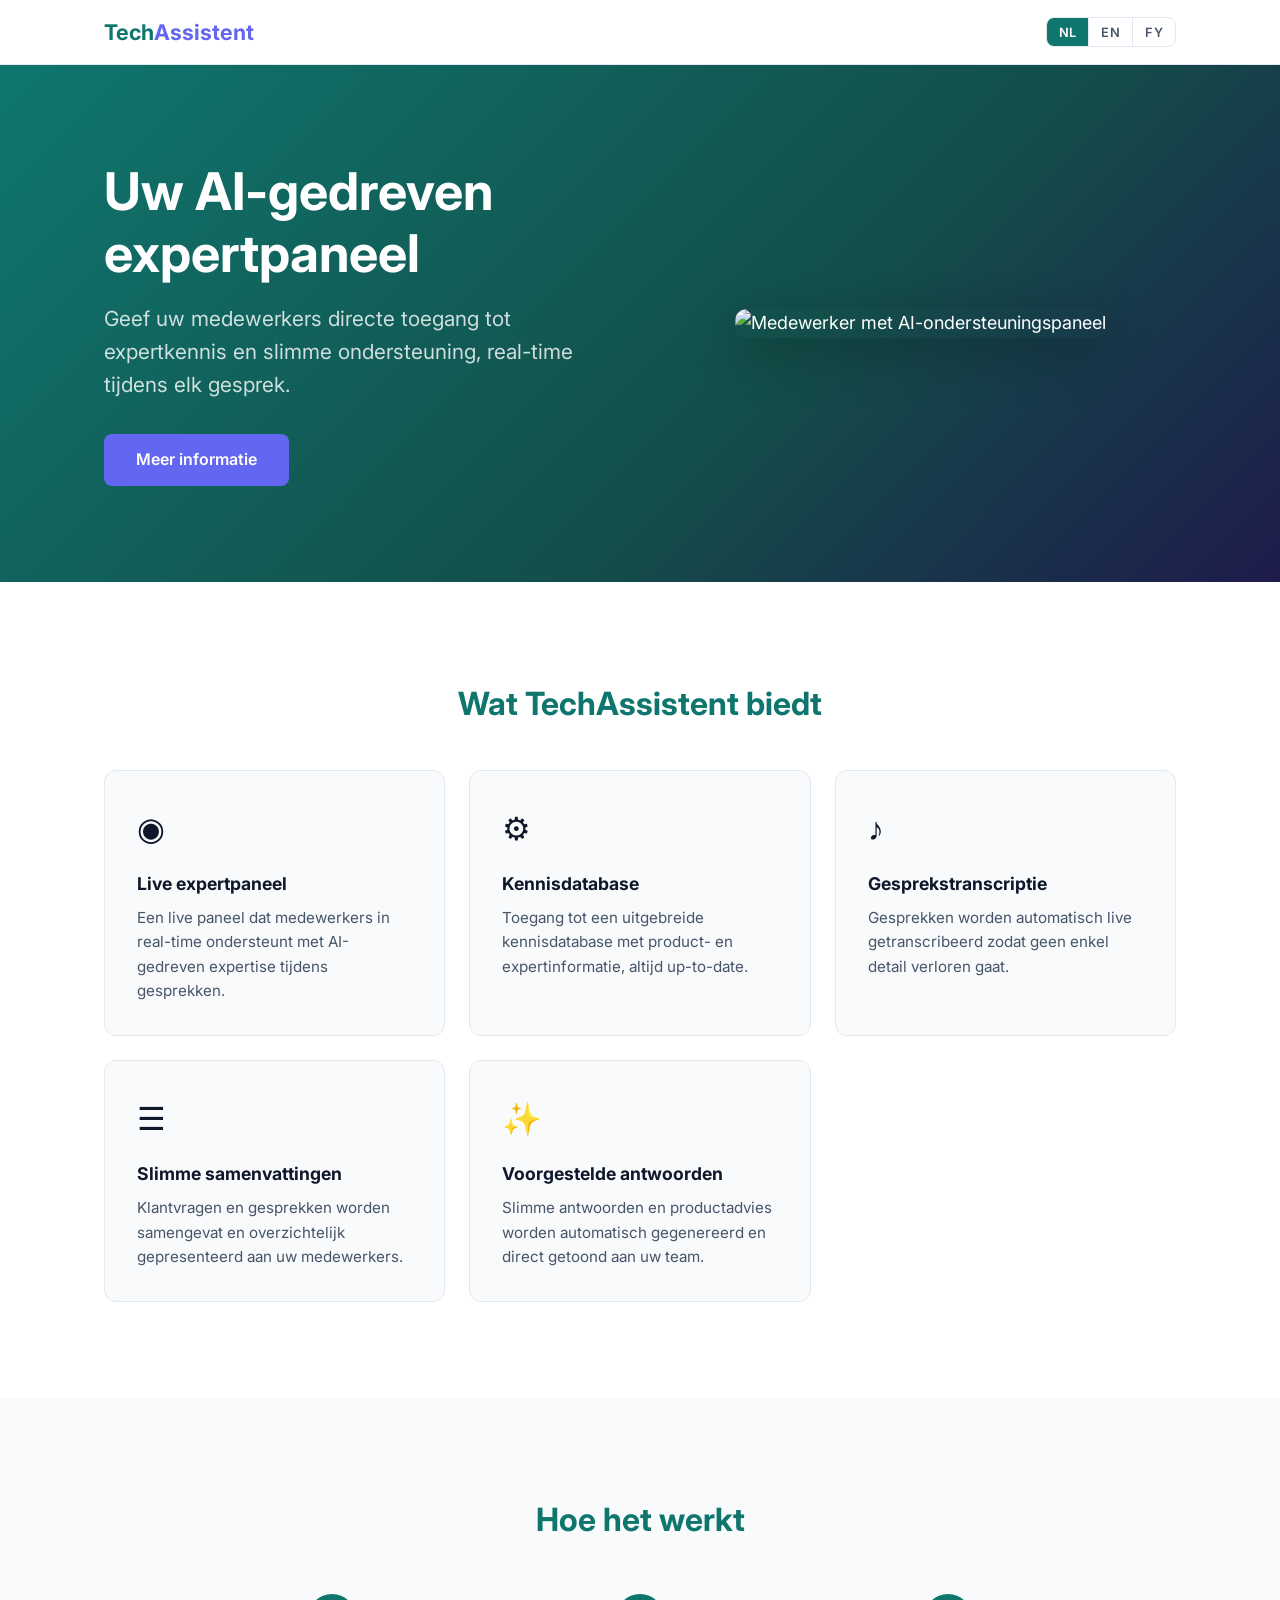
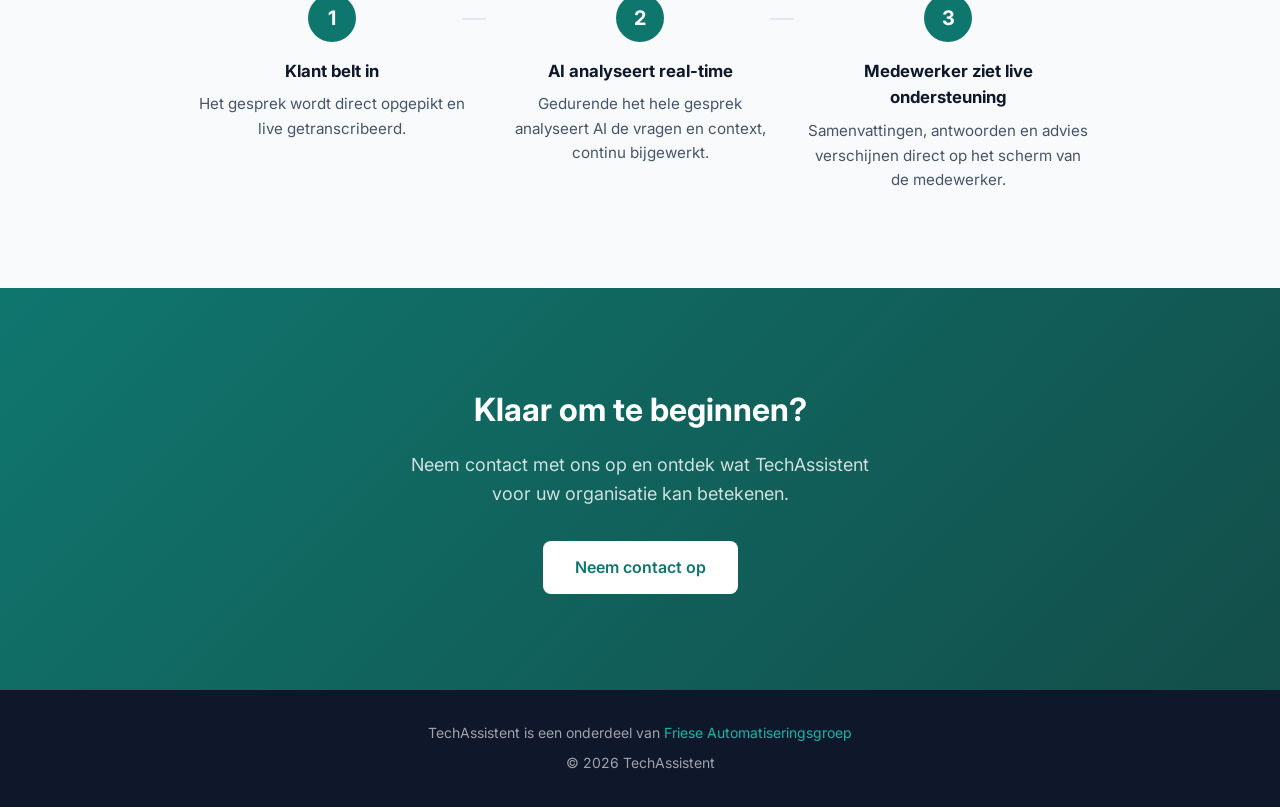
==== techassist.nl/public_html/index.html @ 1e4cd989 "Initial commit" ====
<!DOCTYPE html>
<html lang="nl">
<head>
    <meta charset="UTF-8">
    <meta name="viewport" content="width=device-width, initial-scale=1.0">
    <title>TechAssistent — AI-gedreven expert ondersteuning</title>
    <meta name="description" content="TechAssistent biedt live AI-gedreven expert ondersteuning met slimme analyses, samenvattingen en advies in real-time.">
    <link rel="preconnect" href="https://fonts.googleapis.com">
    <link rel="preconnect" href="https://fonts.gstatic.com" crossorigin>
    <link href="https://fonts.googleapis.com/css2?family=Inter:wght@400;600;700&display=swap" rel="stylesheet">
    <link rel="stylesheet" href="css/style.css">
</head>
<body>

    <!-- Header -->
    <header class="header">
        <div class="container">
            <div class="logo">Tech<span>Assistent</span></div>
            <div class="lang-toggle">
                <button data-set-lang="nl" class="active">NL</button>
                <button data-set-lang="en">EN</button>
                <button data-set-lang="fy">FY</button>
            </div>
        </div>
    </header>

    <!-- Hero -->
    <section class="hero">
        <div class="container hero-split">
            <div class="hero-text">
                <h1 data-lang-nl="Uw AI-gedreven expertpaneel"
                    data-lang-en="Your AI-powered expert panel"
                    data-lang-fy="Jo AI-oandreaune ekspertpaniel">Uw AI-gedreven expertpaneel</h1>
                <p data-lang-nl="Geef uw medewerkers directe toegang tot expertkennis en slimme ondersteuning, real-time tijdens elk gesprek."
                   data-lang-en="Give your employees instant access to expert knowledge and smart support, in real-time during every call."
                   data-lang-fy="Jou jo meiwurkers direkte tagong ta ekspertkennis en tuke stipe, real-time by elk petear.">Geef uw medewerkers directe toegang tot expertkennis en slimme ondersteuning, real-time tijdens elk gesprek.</p>
                <a href="#features" class="btn-cta"
                   data-lang-nl="Meer informatie"
                   data-lang-en="Learn more"
                   data-lang-fy="Mear ynformaasje">Meer informatie</a>
            </div>
            <div class="hero-image">
                <img src="media/WerknemerMetPaneel.png" alt="Medewerker met AI-ondersteuningspaneel">
            </div>
        </div>
    </section>

    <!-- Features -->
    <section class="features" id="features">
        <div class="container">
            <h2 data-lang-nl="Wat TechAssistent biedt"
                data-lang-en="What TechAssistent offers"
                data-lang-fy="Wat TechAssistent biedt">Wat TechAssistent biedt</h2>
            <div class="feature-grid">
                <div class="feature-card">
                    <span class="feature-icon" aria-hidden="true">&#9673;</span>
                    <h3 data-lang-nl="Live expertpaneel"
                        data-lang-en="Live expert panel"
                        data-lang-fy="Live ekspertpaniel">Live expertpaneel</h3>
                    <p data-lang-nl="Een live paneel dat medewerkers in real-time ondersteunt met AI-gedreven expertise tijdens gesprekken."
                       data-lang-en="A live panel that supports employees in real-time with AI-driven expertise during calls."
                       data-lang-fy="In live paniel dat meiwurkers yn real-time stipet mei AI-oandreaune ekspertize by petearen.">Een live paneel dat medewerkers in real-time ondersteunt met AI-gedreven expertise tijdens gesprekken.</p>
                </div>
                <div class="feature-card">
                    <span class="feature-icon" aria-hidden="true">&#9881;</span>
                    <h3 data-lang-nl="Kennisdatabase"
                        data-lang-en="Knowledge database"
                        data-lang-fy="Kennisdatabank">Kennisdatabase</h3>
                    <p data-lang-nl="Toegang tot een uitgebreide kennisdatabase met product- en expertinformatie, altijd up-to-date."
                       data-lang-en="Access to a comprehensive knowledge database with product and expert information, always up to date."
                       data-lang-fy="Tagong ta in wiidweidige kennisdatabank mei produkt- en ekspertynformaasje, altyd aktueel.">Toegang tot een uitgebreide kennisdatabase met product- en expertinformatie, altijd up-to-date.</p>
                </div>
                <div class="feature-card">
                    <span class="feature-icon" aria-hidden="true">&#9834;</span>
                    <h3 data-lang-nl="Gesprekstranscriptie"
                        data-lang-en="Call transcription"
                        data-lang-fy="Peteartranskriptje">Gesprekstranscriptie</h3>
                    <p data-lang-nl="Gesprekken worden automatisch live getranscribeerd zodat geen enkel detail verloren gaat."
                       data-lang-en="Calls are automatically transcribed live so no detail is ever lost."
                       data-lang-fy="Petearen wurde automatysk live transkriearre sadat gjin inkeld detail ferlern giet.">Gesprekken worden automatisch live getranscribeerd zodat geen enkel detail verloren gaat.</p>
                </div>
                <div class="feature-card">
                    <span class="feature-icon" aria-hidden="true">&#9776;</span>
                    <h3 data-lang-nl="Slimme samenvattingen"
                        data-lang-en="Smart summaries"
                        data-lang-fy="Tuke gearfettingen">Slimme samenvattingen</h3>
                    <p data-lang-nl="Klantvragen en gesprekken worden samengevat en overzichtelijk gepresenteerd aan uw medewerkers."
                       data-lang-en="Client questions and conversations are summarized and presented clearly to your employees."
                       data-lang-fy="Klantfragen en petearen wurde gearfette en oersichtlik presentearre oan jo meiwurkers.">Klantvragen en gesprekken worden samengevat en overzichtelijk gepresenteerd aan uw medewerkers.</p>
                </div>
                <div class="feature-card">
                    <span class="feature-icon" aria-hidden="true">&#10024;</span>
                    <h3 data-lang-nl="Voorgestelde antwoorden"
                        data-lang-en="Suggested answers"
                        data-lang-fy="Foarstelde antwurden">Voorgestelde antwoorden</h3>
                    <p data-lang-nl="Slimme antwoorden en productadvies worden automatisch gegenereerd en direct getoond aan uw team."
                       data-lang-en="Smart answers and product advice are automatically generated and shown directly to your team."
                       data-lang-fy="Tuke antwurden en produktadvys wurde automatysk generearre en direkt toand oan jo team.">Slimme antwoorden en productadvies worden automatisch gegenereerd en direct getoond aan uw team.</p>
                </div>
            </div>
        </div>
    </section>

    <!-- How It Works -->
    <section class="how-it-works">
        <div class="container">
            <h2 data-lang-nl="Hoe het werkt"
                data-lang-en="How it works"
                data-lang-fy="Hoe't it wurket">Hoe het werkt</h2>
            <div class="steps">
                <div class="step">
                    <div class="step-number">1</div>
                    <h3 data-lang-nl="Klant belt in"
                        data-lang-en="Client calls in"
                        data-lang-fy="Klant belt yn">Klant belt in</h3>
                    <p data-lang-nl="Het gesprek wordt direct opgepikt en live getranscribeerd."
                       data-lang-en="The call is picked up and transcribed live."
                       data-lang-fy="It petear wurdt direkt oppakt en live transkriearre.">Het gesprek wordt direct opgepikt en live getranscribeerd.</p>
                </div>
                <div class="step">
                    <div class="step-number">2</div>
                    <h3 data-lang-nl="AI analyseert real-time"
                        data-lang-en="AI analyzes in real-time"
                        data-lang-fy="AI analyseart real-time">AI analyseert real-time</h3>
                    <p data-lang-nl="Gedurende het hele gesprek analyseert AI de vragen en context, continu bijgewerkt."
                       data-lang-en="Throughout the entire call, AI analyzes questions and context, continuously updated."
                       data-lang-fy="Troch it hiele petear analyseart AI de fragen en kontekst, trochgeand bywurke.">Gedurende het hele gesprek analyseert AI de vragen en context, continu bijgewerkt.</p>
                </div>
                <div class="step">
                    <div class="step-number">3</div>
                    <h3 data-lang-nl="Medewerker ziet live ondersteuning"
                        data-lang-en="Employee sees live support"
                        data-lang-fy="Meiwurker sjocht live stipe">Medewerker ziet live ondersteuning</h3>
                    <p data-lang-nl="Samenvattingen, antwoorden en advies verschijnen direct op het scherm van de medewerker."
                       data-lang-en="Summaries, answers and advice appear directly on the employee's screen."
                       data-lang-fy="Gearfettingen, antwurden en advys ferskine direkt op it skerm fan de meiwurker.">Samenvattingen, antwoorden en advies verschijnen direct op het scherm van de medewerker.</p>
                </div>
            </div>
        </div>
    </section>

    <!-- CTA -->
    <section class="cta-section">
        <div class="container">
            <h2 data-lang-nl="Klaar om te beginnen?"
                data-lang-en="Ready to get started?"
                data-lang-fy="Ree om te begjinnen?">Klaar om te beginnen?</h2>
            <p data-lang-nl="Neem contact met ons op en ontdek wat TechAssistent voor uw organisatie kan betekenen."
               data-lang-en="Get in touch and discover what TechAssistent can do for your organization."
               data-lang-fy="Nim kontakt mei us op en untdek wat TechAssistent foar jo organisaasje betsjutte kin.">Neem contact met ons op en ontdek wat TechAssistent voor uw organisatie kan betekenen.</p>
            <a href="mailto:info@techassistent.nl" class="btn-cta-light"
               data-lang-nl="Neem contact op"
               data-lang-en="Get in touch"
               data-lang-fy="Nim kontakt op">Neem contact op</a>
        </div>
    </section>

    <!-- Footer -->
    <footer class="footer">
        <div class="container">
            <p><span data-lang-nl="TechAssistent is een onderdeel van"
                      data-lang-en="TechAssistent is part of"
                      data-lang-fy="TechAssistent is in underdiel fan">TechAssistent is een onderdeel van</span>
                <a href="https://fag.nl"
                   data-lang-nl="Friese Automatiseringsgroep"
                   data-lang-en="Frisian Automation Group"
                   data-lang-fy="Fryske Automatisearringsgroep">Friese Automatiseringsgroep</a>
            </p>
            <p>&copy; 2026 TechAssistent</p>
        </div>
    </footer>

    <script src="js/lang.js"></script>
</body>
</html>
---- techassist.nl/public_html/css/style.css ----
/* === Custom Properties === */
:root {
  --color-primary: #0f766e;
  --color-primary-light: #14b8a6;
  --color-accent: #6366f1;
  --color-accent-hover: #4f46e5;
  --color-bg: #f8fafc;
  --color-surface: #ffffff;
  --color-text: #0f172a;
  --color-text-muted: #475569;
  --color-border: #e2e8f0;
  --font-family: 'Inter', -apple-system, BlinkMacSystemFont, "Segoe UI", Roboto, sans-serif;
  --max-width: 1120px;
  --radius: 12px;
  --radius-sm: 8px;
}

/* === Reset & Base === */
*, *::before, *::after {
  box-sizing: border-box;
  margin: 0;
  padding: 0;
}

html {
  scroll-behavior: smooth;
}

body {
  font-family: var(--font-family);
  font-size: clamp(1rem, 2.5vw, 1.125rem);
  line-height: 1.6;
  color: var(--color-text);
  background: var(--color-bg);
}

a {
  color: var(--color-primary);
  text-decoration: none;
  transition: color 0.2s ease;
}

a:hover {
  color: var(--color-primary-light);
}

/* === Layout === */
.container {
  max-width: var(--max-width);
  margin: 0 auto;
  padding: 0 1.5rem;
}

section {
  padding: clamp(3rem, 8vw, 6rem) 0;
}

/* === Header === */
.header {
  position: sticky;
  top: 0;
  background: var(--color-surface);
  z-index: 100;
  border-bottom: 1px solid var(--color-border);
}

.header .container {
  display: flex;
  justify-content: space-between;
  align-items: center;
  height: 64px;
}

.logo {
  font-size: 1.35rem;
  font-weight: 700;
  color: var(--color-primary);
}

.logo span {
  color: var(--color-accent);
}

/* === Language Toggle === */
.lang-toggle {
  display: flex;
  gap: 0;
  border-radius: var(--radius-sm);
  overflow: hidden;
  border: 1px solid var(--color-border);
}

.lang-toggle button {
  background: transparent;
  color: var(--color-text-muted);
  border: none;
  padding: 0.4rem 0.75rem;
  font-size: 0.8rem;
  font-weight: 600;
  font-family: var(--font-family);
  cursor: pointer;
  transition: all 0.2s ease;
  letter-spacing: 0.03em;
}

.lang-toggle button:not(:last-child) {
  border-right: 1px solid var(--color-border);
}

.lang-toggle button:hover {
  color: var(--color-primary);
  background: rgba(15, 118, 110, 0.05);
}

.lang-toggle button.active {
  background: var(--color-primary);
  color: #ffffff;
}

/* === Hero === */
.hero {
  padding: clamp(3rem, 8vw, 6rem) 0;
  background: linear-gradient(135deg, #0f766e 0%, #134e4a 60%, #1e1b4b 100%);
  color: #ffffff;
}

.hero-split {
  display: flex;
  flex-direction: column;
  align-items: center;
  gap: 2.5rem;
  text-align: center;
}

@media (min-width: 768px) {
  .hero-split {
    flex-direction: row;
    text-align: left;
    gap: 3rem;
  }
}

.hero-text {
  flex: 1;
}

.hero-image {
  flex: 1;
  display: flex;
  justify-content: center;
}

.hero-image img {
  max-width: 100%;
  height: auto;
  border-radius: var(--radius);
  box-shadow: 0 16px 48px rgba(0, 0, 0, 0.25);
}

@media (min-width: 768px) {
  .hero-image img {
    max-width: 480px;
  }
}

.hero h1 {
  font-size: clamp(2rem, 5vw, 3.25rem);
  font-weight: 700;
  margin-bottom: 1rem;
  line-height: 1.2;
}

.hero p {
  font-size: clamp(1.05rem, 2.5vw, 1.3rem);
  color: rgba(255, 255, 255, 0.8);
  max-width: 540px;
  margin-bottom: 2rem;
}

.btn-cta {
  display: inline-block;
  background: var(--color-accent);
  color: #ffffff;
  padding: 0.85rem 2rem;
  border-radius: var(--radius-sm);
  font-weight: 600;
  font-size: 1rem;
  transition: background 0.2s ease, transform 0.2s ease;
}

.btn-cta:hover {
  background: var(--color-accent-hover);
  color: #ffffff;
  transform: translateY(-2px);
}

/* === Features === */
.features {
  background: var(--color-surface);
}

.features h2 {
  text-align: center;
  font-size: clamp(1.5rem, 3.5vw, 2rem);
  color: var(--color-primary);
  margin-bottom: 2.5rem;
}

.feature-grid {
  display: grid;
  grid-template-columns: 1fr;
  gap: 1.5rem;
}

@media (min-width: 640px) {
  .feature-grid {
    grid-template-columns: 1fr 1fr;
  }
}

@media (min-width: 1024px) {
  .feature-grid {
    grid-template-columns: 1fr 1fr 1fr;
  }
}

.feature-card {
  background: var(--color-bg);
  border: 1px solid var(--color-border);
  border-radius: var(--radius);
  padding: 2rem;
  transition: transform 0.2s ease, box-shadow 0.2s ease;
}

.feature-card:hover {
  transform: translateY(-4px);
  box-shadow: 0 8px 24px rgba(0, 0, 0, 0.06);
}

.feature-icon {
  font-size: 2rem;
  margin-bottom: 1rem;
  display: block;
}

.feature-card h3 {
  font-size: 1.1rem;
  color: var(--color-text);
  margin-bottom: 0.5rem;
}

.feature-card p {
  color: var(--color-text-muted);
  font-size: 0.95rem;
}

/* === How It Works === */
.how-it-works {
  text-align: center;
}

.how-it-works h2 {
  font-size: clamp(1.5rem, 3.5vw, 2rem);
  color: var(--color-primary);
  margin-bottom: 3rem;
}

.steps {
  display: grid;
  grid-template-columns: 1fr;
  gap: 2rem;
  max-width: 900px;
  margin: 0 auto;
}

@media (min-width: 640px) {
  .steps {
    grid-template-columns: 1fr 1fr 1fr;
    gap: 1.5rem;
  }
}

.step {
  position: relative;
}

.step-number {
  display: inline-flex;
  align-items: center;
  justify-content: center;
  width: 48px;
  height: 48px;
  border-radius: 50%;
  background: var(--color-primary);
  color: #ffffff;
  font-weight: 700;
  font-size: 1.25rem;
  margin-bottom: 1rem;
}

.step h3 {
  font-size: 1.05rem;
  color: var(--color-text);
  margin-bottom: 0.5rem;
}

.step p {
  color: var(--color-text-muted);
  font-size: 0.95rem;
  max-width: 280px;
  margin: 0 auto;
}

/* Arrow between steps (desktop only) */
@media (min-width: 640px) {
  .step:not(:last-child)::after {
    content: '';
    position: absolute;
    top: 24px;
    right: -0.75rem;
    width: calc(1.5rem);
    height: 2px;
    background: var(--color-border);
  }
}

/* === CTA Section === */
.cta-section {
  background: linear-gradient(135deg, #0f766e 0%, #134e4a 100%);
  color: #ffffff;
  text-align: center;
}

.cta-section h2 {
  font-size: clamp(1.5rem, 3.5vw, 2rem);
  margin-bottom: 1rem;
}

.cta-section p {
  color: rgba(255, 255, 255, 0.8);
  margin-bottom: 2rem;
  max-width: 500px;
  margin-left: auto;
  margin-right: auto;
}

.btn-cta-light {
  display: inline-block;
  background: #ffffff;
  color: var(--color-primary);
  padding: 0.85rem 2rem;
  border-radius: var(--radius-sm);
  font-weight: 600;
  font-size: 1rem;
  transition: transform 0.2s ease, box-shadow 0.2s ease;
}

.btn-cta-light:hover {
  color: var(--color-primary);
  transform: translateY(-2px);
  box-shadow: 0 4px 16px rgba(0, 0, 0, 0.2);
}

/* === Footer === */
.footer {
  background: var(--color-text);
  color: rgba(255, 255, 255, 0.6);
  padding: 2rem 0;
  text-align: center;
  font-size: 0.875rem;
}

.footer a {
  color: var(--color-primary-light);
}

.footer a:hover {
  color: #ffffff;
}

.footer p + p {
  margin-top: 0.5rem;
}
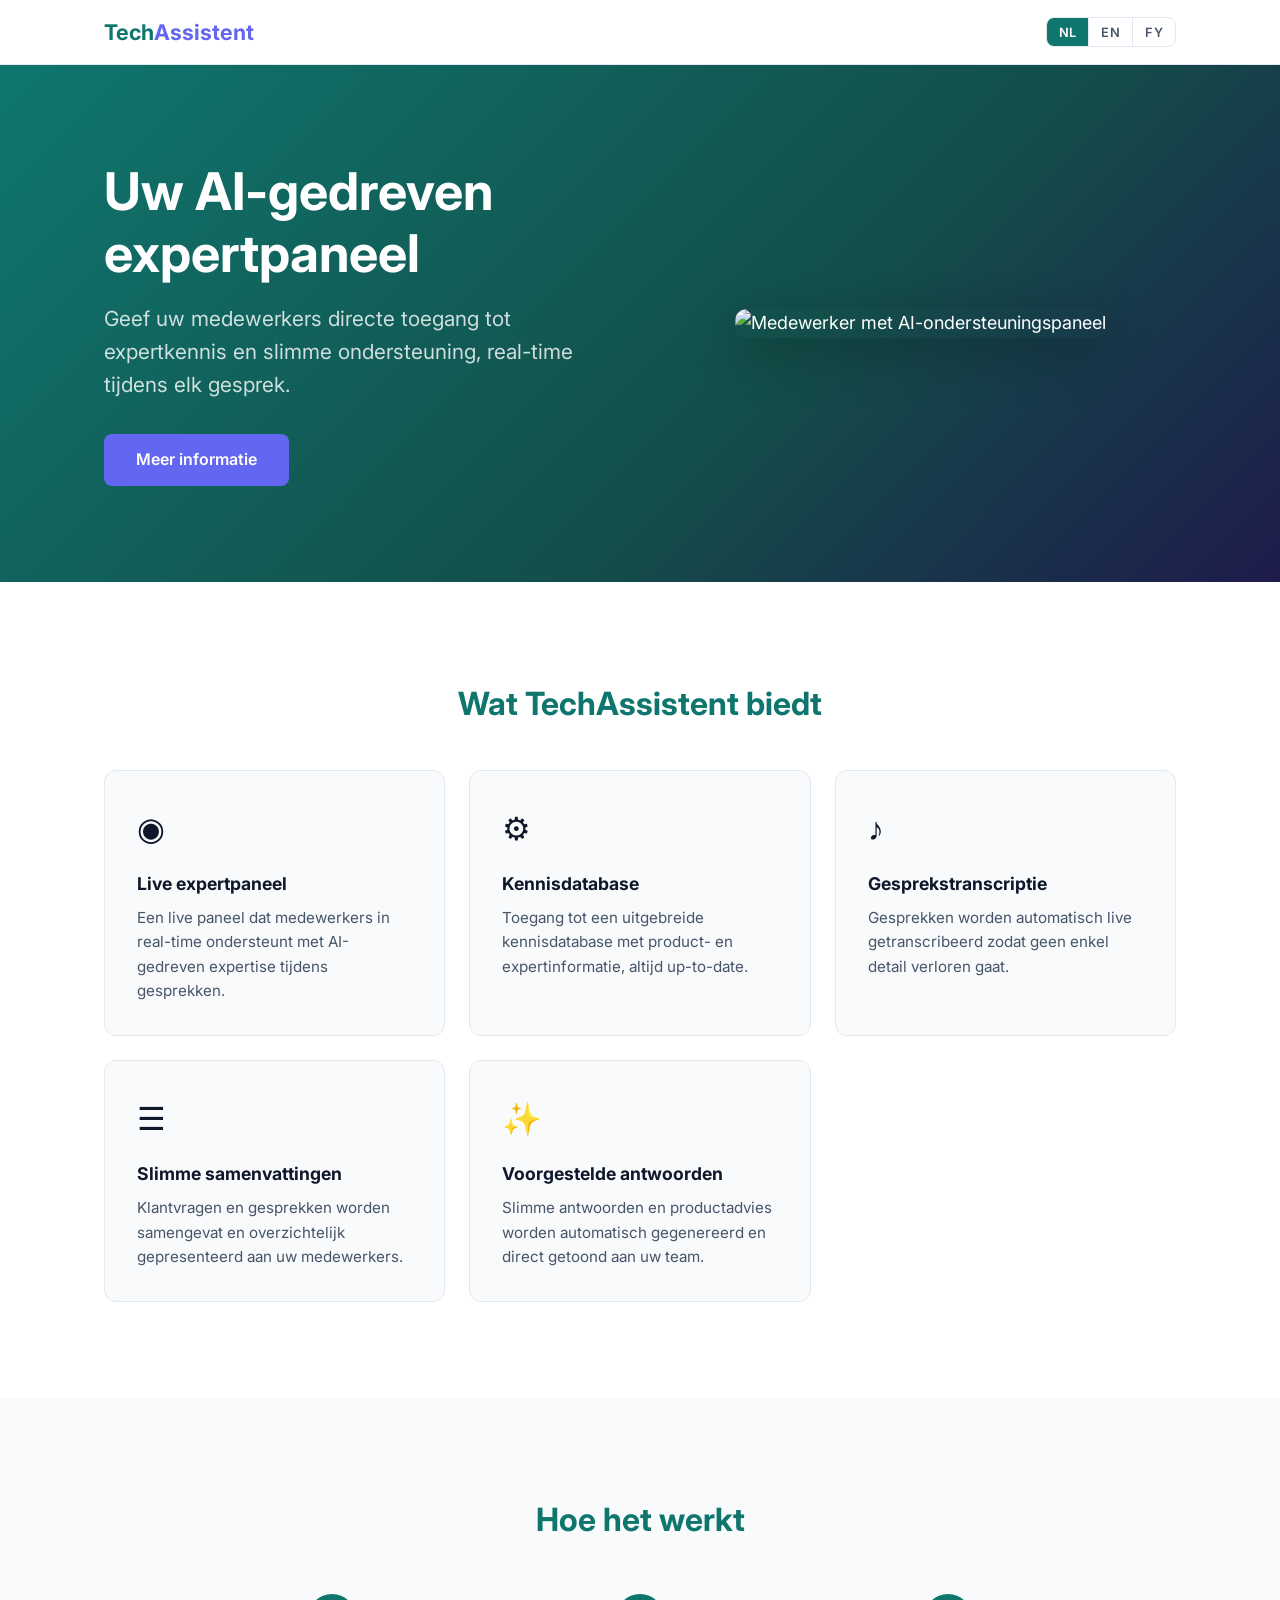
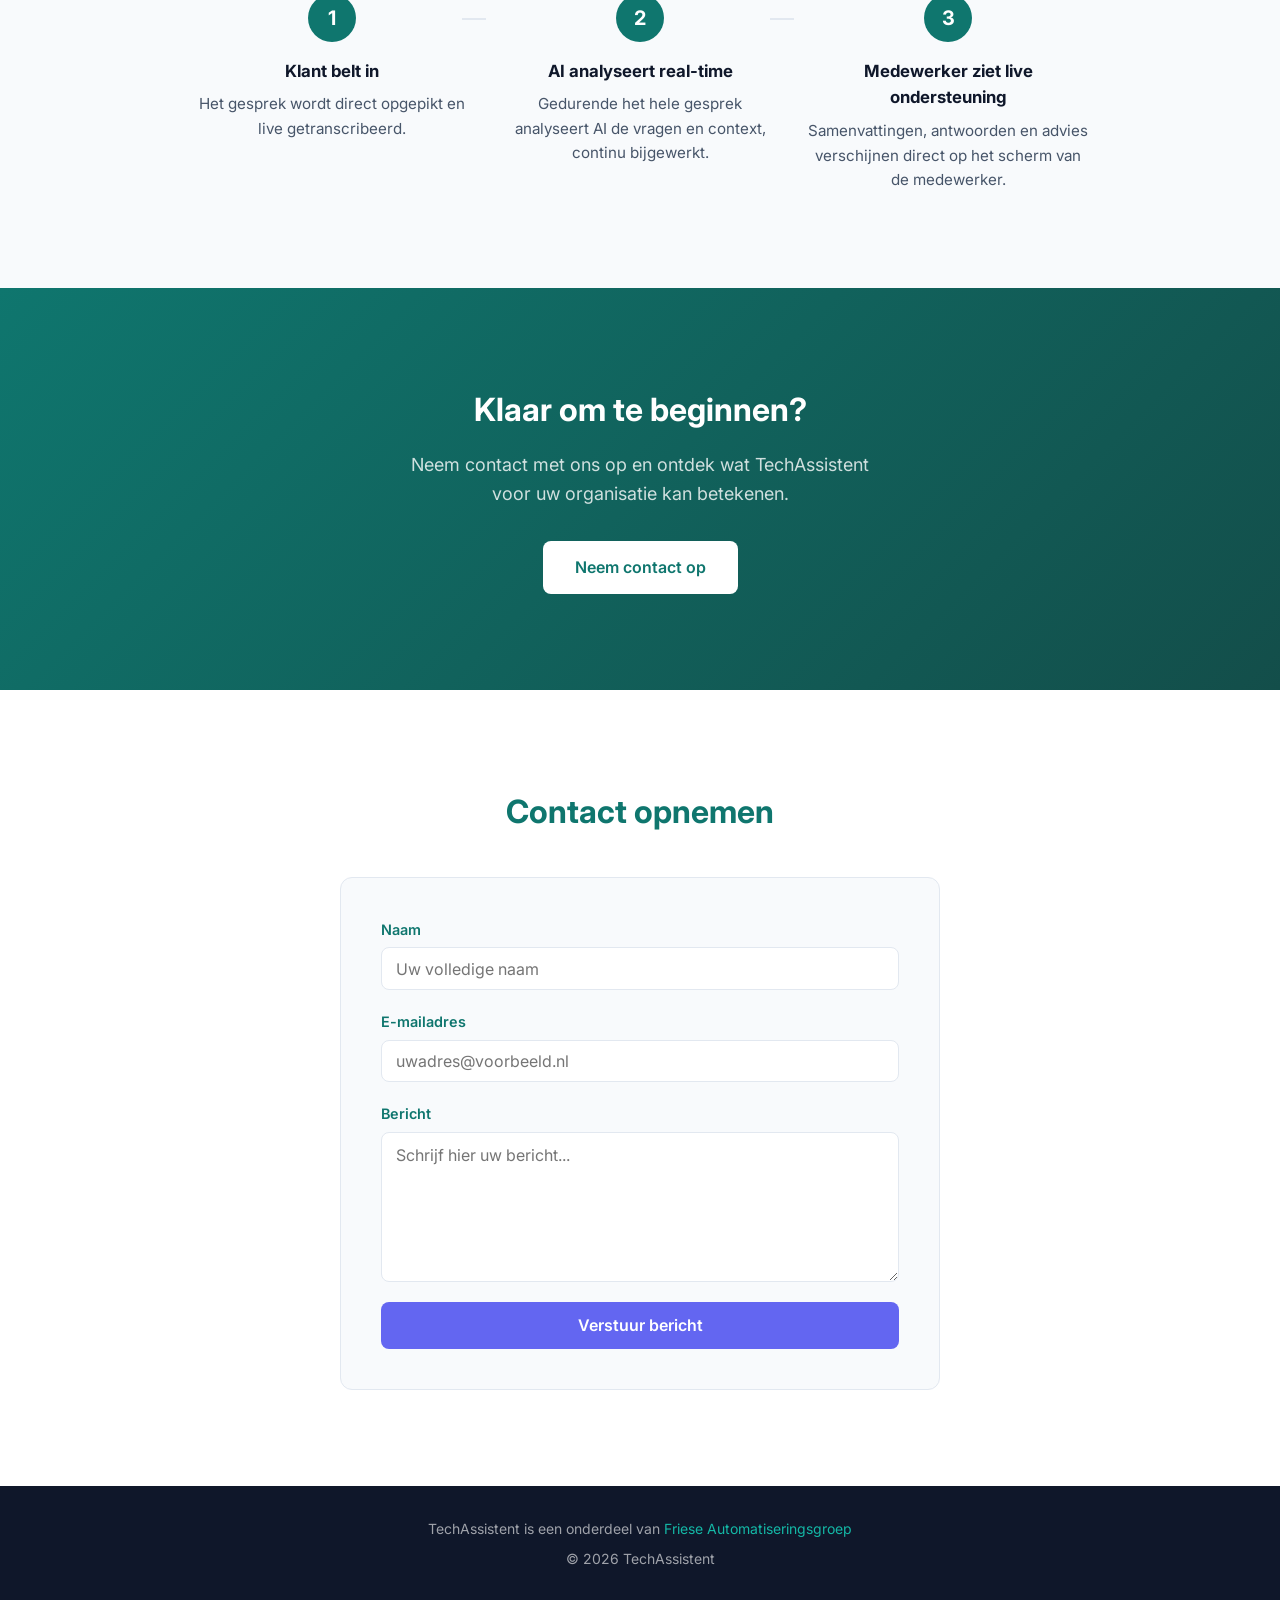
==== commit 15e7602c: "TechAssist contactformulier" ====
--- a/techassist.nl/public_html/index.html
+++ b/techassist.nl/public_html/index.html
@@ -9,6 +9,7 @@
     <link rel="preconnect" href="https://fonts.gstatic.com" crossorigin>
     <link href="https://fonts.googleapis.com/css2?family=Inter:wght@400;600;700&display=swap" rel="stylesheet">
     <link rel="stylesheet" href="css/style.css">
+    <script src="https://www.google.com/recaptcha/api.js" async defer></script>
 </head>
 <body>
 
@@ -148,10 +149,69 @@
             <p data-lang-nl="Neem contact met ons op en ontdek wat TechAssistent voor uw organisatie kan betekenen."
                data-lang-en="Get in touch and discover what TechAssistent can do for your organization."
                data-lang-fy="Nim kontakt mei us op en untdek wat TechAssistent foar jo organisaasje betsjutte kin.">Neem contact met ons op en ontdek wat TechAssistent voor uw organisatie kan betekenen.</p>
-            <a href="mailto:info@techassistent.nl" class="btn-cta-light"
+            <a href="#contact" class="btn-cta-light"
                data-lang-nl="Neem contact op"
                data-lang-en="Get in touch"
                data-lang-fy="Nim kontakt op">Neem contact op</a>
+        </div>
+    </section>
+
+    <!-- Contact -->
+    <section class="contact-section" id="contact">
+        <div class="container">
+            <h2 data-lang-nl="Contact opnemen"
+                data-lang-en="Get in touch"
+                data-lang-fy="Nim kontakt op">Contact opnemen</h2>
+            <form class="contact-form" id="contactForm" novalidate>
+                <div class="form-group">
+                    <label for="contact-name"
+                           data-lang-nl="Naam"
+                           data-lang-en="Name"
+                           data-lang-fy="Namme">Naam</label>
+                    <input type="text" id="contact-name" name="name" required
+                           data-lang-nl-placeholder="Uw volledige naam"
+                           data-lang-en-placeholder="Your full name"
+                           data-lang-fy-placeholder="Jo folsleine namme"
+                           placeholder="Uw volledige naam">
+                </div>
+                <div class="form-group">
+                    <label for="contact-email"
+                           data-lang-nl="E-mailadres"
+                           data-lang-en="Email address"
+                           data-lang-fy="E-mailadres">E-mailadres</label>
+                    <input type="email" id="contact-email" name="email" required
+                           data-lang-nl-placeholder="uwadres@voorbeeld.nl"
+                           data-lang-en-placeholder="youraddress@example.com"
+                           data-lang-fy-placeholder="jooadres@foarbyld.nl"
+                           placeholder="uwadres@voorbeeld.nl">
+                </div>
+                <div class="form-group">
+                    <label for="contact-message"
+                           data-lang-nl="Bericht"
+                           data-lang-en="Message"
+                           data-lang-fy="Berjocht">Bericht</label>
+                    <textarea id="contact-message" name="message" required
+                              data-lang-nl-placeholder="Schrijf hier uw bericht..."
+                              data-lang-en-placeholder="Write your message here..."
+                              data-lang-fy-placeholder="Skriuw hjir jo berjocht..."
+                              placeholder="Schrijf hier uw bericht..."></textarea>
+                </div>
+                <div class="form-recaptcha">
+                    <!-- Vervang YOUR_SITE_KEY door uw eigen Sitekey van https://www.google.com/recaptcha/admin -->
+                    <div class="g-recaptcha" data-sitekey="6LdocLAsAAAAACcOLH8b1lNEwHNuUQRRDy7mGh0d"></div>
+                </div>
+                <button type="submit" class="btn-submit"
+                        data-lang-nl="Verstuur bericht"
+                        data-lang-en="Send message"
+                        data-lang-fy="Stjoer berjocht">Verstuur bericht</button>
+                <p class="form-status" id="formStatus"
+                   data-lang-nl-success="Bedankt! Uw bericht is ontvangen."
+                   data-lang-en-success="Thank you! Your message has been received."
+                   data-lang-fy-success="Tank jo! Jo berjocht is ûntfongen."
+                   data-lang-nl-error="Er is iets misgegaan. Probeer het opnieuw."
+                   data-lang-en-error="Something went wrong. Please try again."
+                   data-lang-fy-error="Der gie wat mis. Besykje it opnij."></p>
+            </form>
         </div>
     </section>
 
@@ -170,6 +230,61 @@
         </div>
     </footer>
 
+    <script>
+    (function () {
+        var form = document.getElementById('contactForm');
+        var statusEl = document.getElementById('formStatus');
+        var submitBtn = form ? form.querySelector('.btn-submit') : null;
+
+        if (!form) return;
+
+        form.addEventListener('submit', function (e) {
+            e.preventDefault();
+
+            var recaptchaResponse = typeof grecaptcha !== 'undefined'
+                ? grecaptcha.getResponse()
+                : '';
+
+            if (!recaptchaResponse) {
+                showStatus('error');
+                return;
+            }
+
+            var originalText = submitBtn.textContent;
+            submitBtn.disabled = true;
+            submitBtn.textContent = '...';
+            statusEl.className = 'form-status';
+
+            var formData = new FormData(form);
+
+            fetch('contact.php', { method: 'POST', body: formData })
+                .then(function (res) { return res.json(); })
+                .then(function (data) {
+                    if (data.success) {
+                        showStatus('success');
+                        form.reset();
+                        if (typeof grecaptcha !== 'undefined') grecaptcha.reset();
+                    } else {
+                        showStatus('error');
+                    }
+                })
+                .catch(function () {
+                    showStatus('error');
+                })
+                .finally(function () {
+                    submitBtn.disabled = false;
+                    submitBtn.textContent = originalText;
+                });
+        });
+
+        function showStatus(type) {
+            var lang = localStorage.getItem('ta-lang') || 'nl';
+            var key = 'lang' + lang.charAt(0).toUpperCase() + lang.slice(1) + (type === 'success' ? 'Success' : 'Error');
+            statusEl.textContent = statusEl.dataset[key] || statusEl.dataset['langNl' + (type === 'success' ? 'Success' : 'Error')];
+            statusEl.className = 'form-status ' + type;
+        }
+    }());
+    </script>
     <script src="js/lang.js"></script>
 </body>
 </html>
--- a/techassist.nl/public_html/css/style.css
+++ b/techassist.nl/public_html/css/style.css
@@ -361,6 +361,120 @@
   box-shadow: 0 4px 16px rgba(0, 0, 0, 0.2);
 }
 
+/* === Contact Section === */
+.contact-section {
+  background: var(--color-surface);
+}
+
+.contact-section h2 {
+  text-align: center;
+  font-size: clamp(1.5rem, 3.5vw, 2rem);
+  color: var(--color-primary);
+  margin-bottom: 2.5rem;
+}
+
+.contact-form {
+  max-width: 600px;
+  margin: 0 auto;
+  background: var(--color-bg);
+  border: 1px solid var(--color-border);
+  border-radius: var(--radius);
+  padding: 2.5rem;
+}
+
+.form-group {
+  display: flex;
+  flex-direction: column;
+  gap: 0.4rem;
+  margin-bottom: 1.25rem;
+}
+
+.form-group label {
+  font-weight: 600;
+  font-size: 0.9rem;
+  color: var(--color-primary);
+}
+
+.form-group input,
+.form-group textarea {
+  font-family: var(--font-family);
+  font-size: 1rem;
+  color: var(--color-text);
+  background: var(--color-surface);
+  border: 1px solid var(--color-border);
+  border-radius: var(--radius-sm);
+  padding: 0.65rem 0.9rem;
+  transition: border-color 0.2s ease, box-shadow 0.2s ease;
+  outline: none;
+  width: 100%;
+}
+
+.form-group input:focus,
+.form-group textarea:focus {
+  border-color: var(--color-primary-light);
+  box-shadow: 0 0 0 3px rgba(20, 184, 166, 0.15);
+}
+
+.form-group textarea {
+  min-height: 150px;
+  resize: vertical;
+  line-height: 1.5;
+}
+
+.form-recaptcha {
+  margin-bottom: 1.25rem;
+}
+
+.btn-submit {
+  display: inline-block;
+  background: var(--color-accent);
+  color: #ffffff;
+  border: none;
+  padding: 0.85rem 2rem;
+  border-radius: var(--radius-sm);
+  font-family: var(--font-family);
+  font-weight: 600;
+  font-size: 1rem;
+  cursor: pointer;
+  transition: background 0.2s ease, transform 0.2s ease;
+  width: 100%;
+}
+
+.btn-submit:hover:not(:disabled) {
+  background: var(--color-accent-hover);
+  transform: translateY(-2px);
+}
+
+.btn-submit:disabled {
+  opacity: 0.6;
+  cursor: not-allowed;
+  transform: none;
+}
+
+.form-status {
+  display: none;
+  margin-top: 1rem;
+  padding: 0.75rem 1rem;
+  border-radius: var(--radius-sm);
+  font-size: 0.95rem;
+  font-weight: 600;
+  text-align: center;
+}
+
+.form-status.success {
+  display: block;
+  background: #d1fae5;
+  color: #065f46;
+  border: 1px solid #6ee7b7;
+}
+
+.form-status.error {
+  display: block;
+  background: #fee2e2;
+  color: #991b1b;
+  border: 1px solid #fca5a5;
+}
+
 /* === Footer === */
 .footer {
   background: var(--color-text);
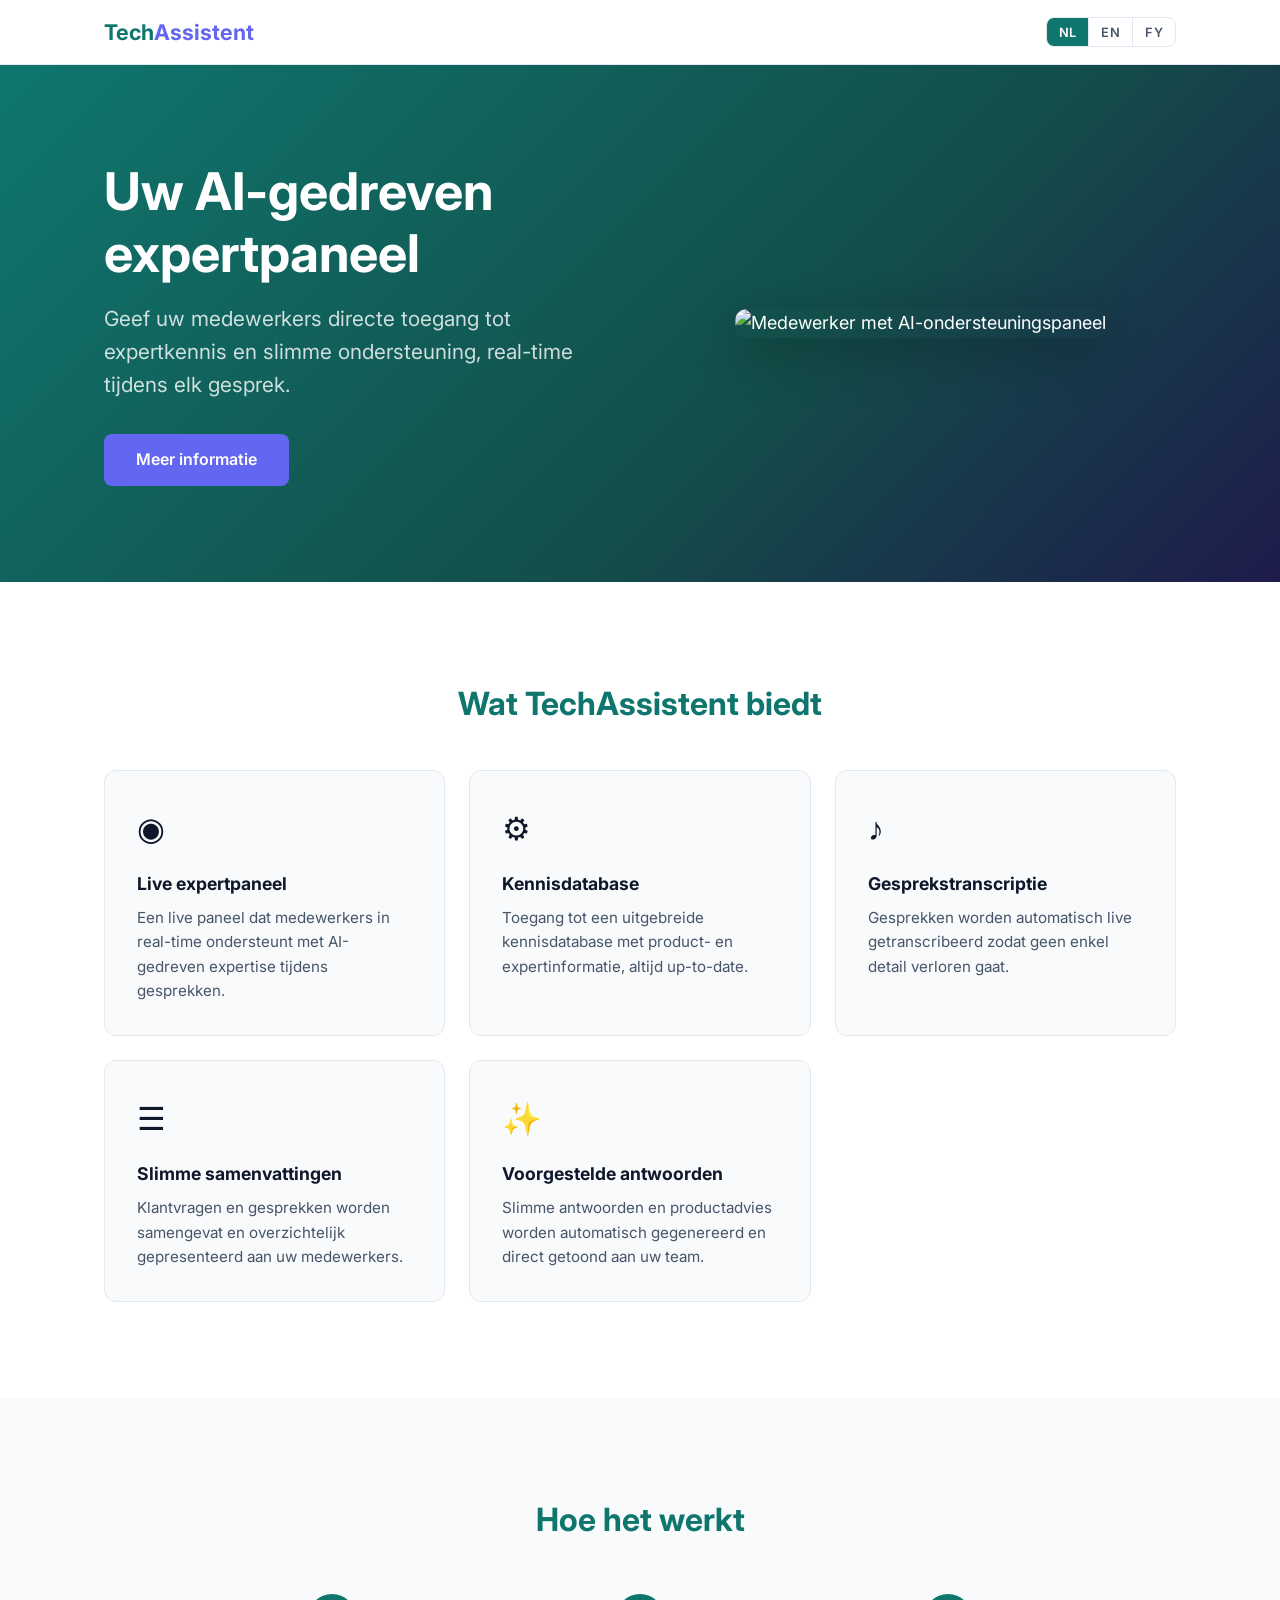
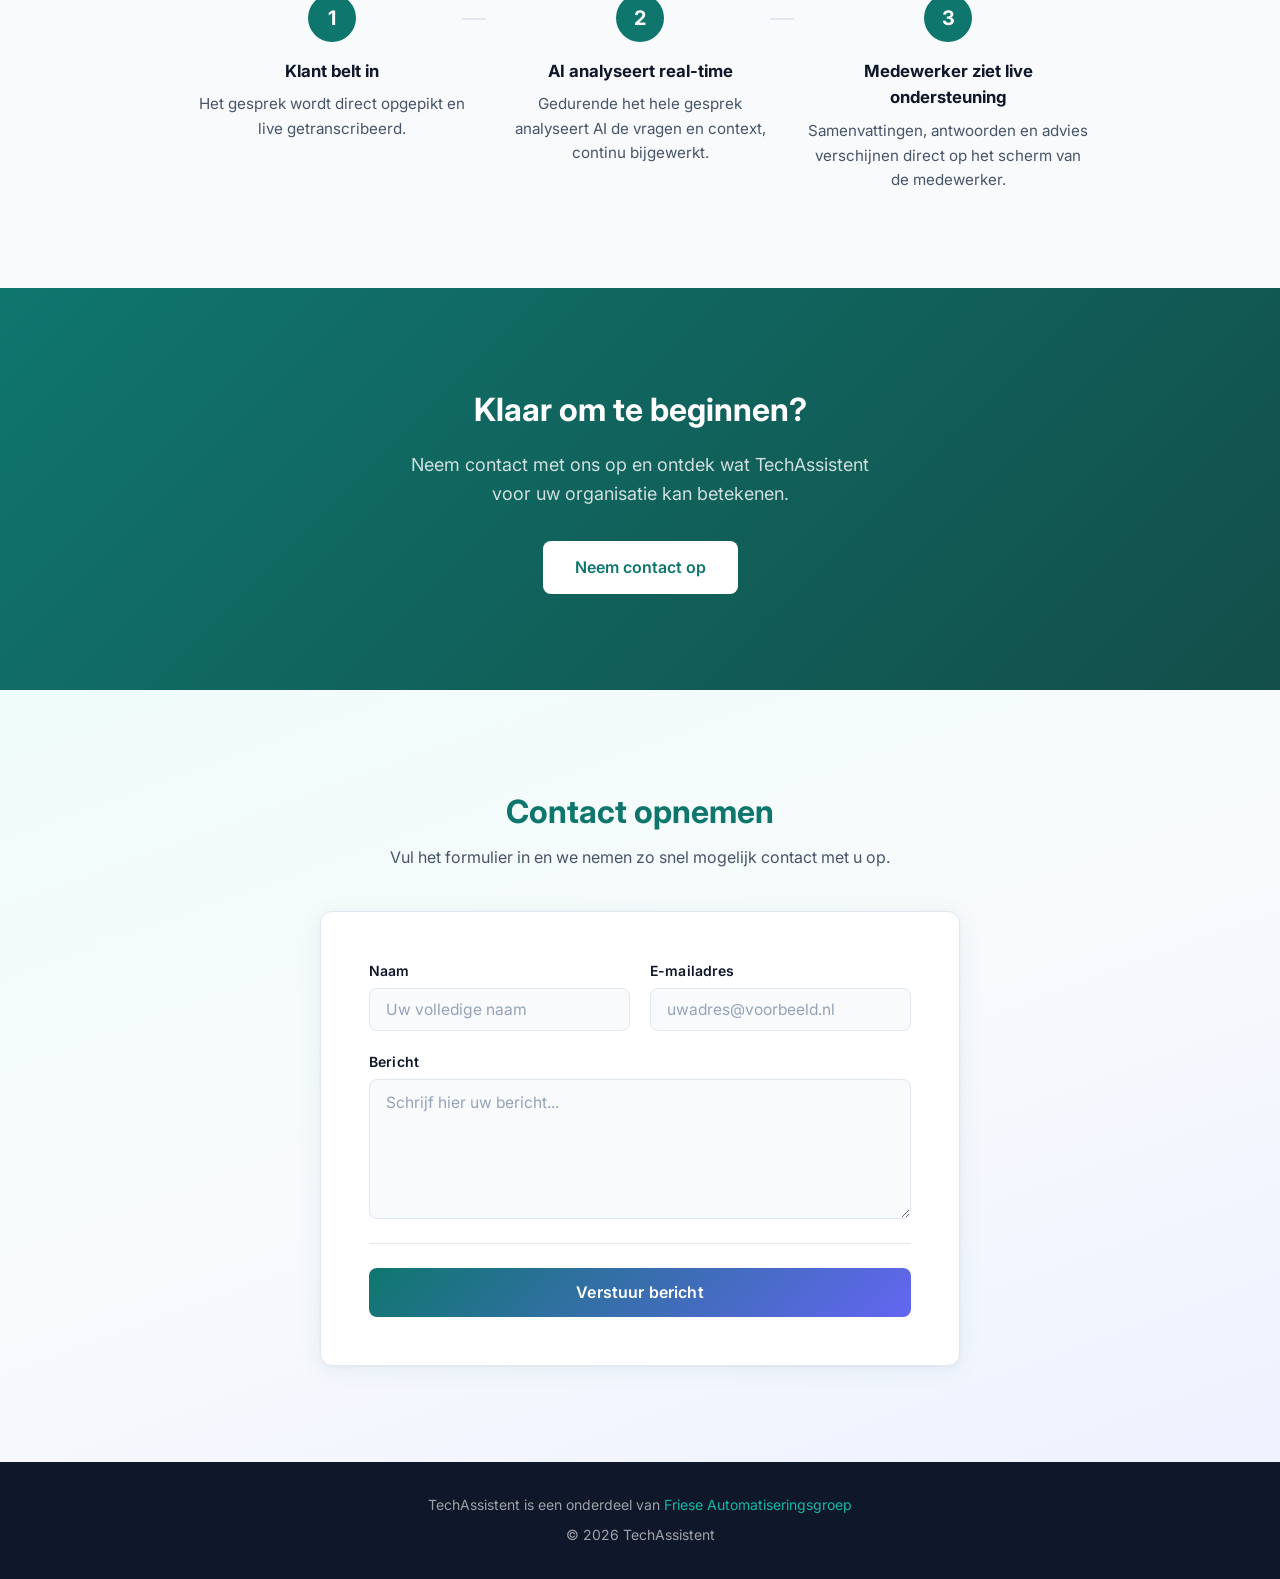
==== commit 1b325d02: "conctactformulier opsmeuk" ====
--- a/techassist.nl/public_html/index.html
+++ b/techassist.nl/public_html/index.html
@@ -162,28 +162,34 @@
             <h2 data-lang-nl="Contact opnemen"
                 data-lang-en="Get in touch"
                 data-lang-fy="Nim kontakt op">Contact opnemen</h2>
+            <p class="contact-intro"
+               data-lang-nl="Vul het formulier in en we nemen zo snel mogelijk contact met u op."
+               data-lang-en="Fill in the form and we'll get back to you as soon as possible."
+               data-lang-fy="Folje it formulier yn en wy nimme sa gau mooglik kontakt mei jo op.">Vul het formulier in en we nemen zo snel mogelijk contact met u op.</p>
             <form class="contact-form" id="contactForm" novalidate>
-                <div class="form-group">
-                    <label for="contact-name"
-                           data-lang-nl="Naam"
-                           data-lang-en="Name"
-                           data-lang-fy="Namme">Naam</label>
-                    <input type="text" id="contact-name" name="name" required
-                           data-lang-nl-placeholder="Uw volledige naam"
-                           data-lang-en-placeholder="Your full name"
-                           data-lang-fy-placeholder="Jo folsleine namme"
-                           placeholder="Uw volledige naam">
-                </div>
-                <div class="form-group">
-                    <label for="contact-email"
-                           data-lang-nl="E-mailadres"
-                           data-lang-en="Email address"
-                           data-lang-fy="E-mailadres">E-mailadres</label>
-                    <input type="email" id="contact-email" name="email" required
-                           data-lang-nl-placeholder="uwadres@voorbeeld.nl"
-                           data-lang-en-placeholder="youraddress@example.com"
-                           data-lang-fy-placeholder="jooadres@foarbyld.nl"
-                           placeholder="uwadres@voorbeeld.nl">
+                <div class="form-row">
+                    <div class="form-group">
+                        <label for="contact-name"
+                               data-lang-nl="Naam"
+                               data-lang-en="Name"
+                               data-lang-fy="Namme">Naam</label>
+                        <input type="text" id="contact-name" name="name" required
+                               data-lang-nl-placeholder="Uw volledige naam"
+                               data-lang-en-placeholder="Your full name"
+                               data-lang-fy-placeholder="Jo folsleine namme"
+                               placeholder="Uw volledige naam">
+                    </div>
+                    <div class="form-group">
+                        <label for="contact-email"
+                               data-lang-nl="E-mailadres"
+                               data-lang-en="Email address"
+                               data-lang-fy="E-mailadres">E-mailadres</label>
+                        <input type="email" id="contact-email" name="email" required
+                               data-lang-nl-placeholder="uwadres@voorbeeld.nl"
+                               data-lang-en-placeholder="youraddress@example.com"
+                               data-lang-fy-placeholder="jooadres@foarbyld.nl"
+                               placeholder="uwadres@voorbeeld.nl">
+                    </div>
                 </div>
                 <div class="form-group">
                     <label for="contact-message"
@@ -197,9 +203,9 @@
                               placeholder="Schrijf hier uw bericht..."></textarea>
                 </div>
                 <div class="form-recaptcha">
-                    <!-- Vervang YOUR_SITE_KEY door uw eigen Sitekey van https://www.google.com/recaptcha/admin -->
-                    <div class="g-recaptcha" data-sitekey="6LdocLAsAAAAACcOLH8b1lNEwHNuUQRRDy7mGh0d"></div>
-                </div>
+                    <div class="g-recaptcha" data-sitekey="6Le-iLAsAAAAANtycWj6R51kghOJ7liH46HvIxuQ"></div>
+                </div>
+                <hr class="form-divider">
                 <button type="submit" class="btn-submit"
                         data-lang-nl="Verstuur bericht"
                         data-lang-en="Send message"
--- a/techassist.nl/public_html/css/style.css
+++ b/techassist.nl/public_html/css/style.css
@@ -363,90 +363,137 @@
 
 /* === Contact Section === */
 .contact-section {
+  background: linear-gradient(160deg, #f0fdfa 0%, #f8fafc 50%, #eef2ff 100%);
+}
+
+.contact-section h2 {
+  text-align: center;
+  font-size: clamp(1.5rem, 3.5vw, 2rem);
+  color: var(--color-primary);
+  margin-bottom: 0.5rem;
+}
+
+.contact-section .contact-intro {
+  text-align: center;
+  color: var(--color-text-muted);
+  font-size: 1rem;
+  margin-bottom: 2.5rem;
+}
+
+.contact-form {
+  max-width: 640px;
+  margin: 0 auto;
   background: var(--color-surface);
-}
-
-.contact-section h2 {
-  text-align: center;
-  font-size: clamp(1.5rem, 3.5vw, 2rem);
-  color: var(--color-primary);
-  margin-bottom: 2.5rem;
-}
-
-.contact-form {
-  max-width: 600px;
-  margin: 0 auto;
-  background: var(--color-bg);
   border: 1px solid var(--color-border);
   border-radius: var(--radius);
-  padding: 2.5rem;
+  padding: clamp(1.75rem, 5vw, 3rem);
+  box-shadow: 0 4px 24px rgba(15, 118, 110, 0.07), 0 1px 4px rgba(0,0,0,0.04);
+}
+
+.form-row {
+  display: grid;
+  grid-template-columns: 1fr;
+  gap: 0 1.25rem;
+}
+
+@media (min-width: 540px) {
+  .form-row {
+    grid-template-columns: 1fr 1fr;
+  }
 }
 
 .form-group {
   display: flex;
   flex-direction: column;
-  gap: 0.4rem;
+  gap: 0.35rem;
   margin-bottom: 1.25rem;
 }
 
 .form-group label {
   font-weight: 600;
-  font-size: 0.9rem;
-  color: var(--color-primary);
+  font-size: 0.875rem;
+  color: var(--color-text);
+  letter-spacing: 0.01em;
 }
 
 .form-group input,
 .form-group textarea {
   font-family: var(--font-family);
-  font-size: 1rem;
+  font-size: 0.975rem;
   color: var(--color-text);
-  background: var(--color-surface);
-  border: 1px solid var(--color-border);
+  background: var(--color-bg);
+  border: 1.5px solid var(--color-border);
   border-radius: var(--radius-sm);
-  padding: 0.65rem 0.9rem;
-  transition: border-color 0.2s ease, box-shadow 0.2s ease;
+  padding: 0.7rem 1rem;
+  transition: border-color 0.2s ease, box-shadow 0.2s ease, background 0.2s ease;
   outline: none;
   width: 100%;
+}
+
+.form-group input::placeholder,
+.form-group textarea::placeholder {
+  color: #94a3b8;
+}
+
+.form-group input:hover,
+.form-group textarea:hover {
+  border-color: #cbd5e1;
 }
 
 .form-group input:focus,
 .form-group textarea:focus {
   border-color: var(--color-primary-light);
-  box-shadow: 0 0 0 3px rgba(20, 184, 166, 0.15);
+  background: var(--color-surface);
+  box-shadow: 0 0 0 3px rgba(20, 184, 166, 0.12);
 }
 
 .form-group textarea {
-  min-height: 150px;
+  min-height: 140px;
   resize: vertical;
-  line-height: 1.5;
+  line-height: 1.6;
 }
 
 .form-recaptcha {
-  margin-bottom: 1.25rem;
+  margin-bottom: 1.5rem;
+}
+
+.form-divider {
+  border: none;
+  border-top: 1px solid var(--color-border);
+  margin: 0.25rem 0 1.5rem;
 }
 
 .btn-submit {
-  display: inline-block;
-  background: var(--color-accent);
+  display: flex;
+  align-items: center;
+  justify-content: center;
+  gap: 0.5rem;
+  background: linear-gradient(135deg, var(--color-primary) 0%, var(--color-accent) 100%);
   color: #ffffff;
   border: none;
-  padding: 0.85rem 2rem;
+  padding: 0.9rem 2rem;
   border-radius: var(--radius-sm);
   font-family: var(--font-family);
   font-weight: 600;
   font-size: 1rem;
   cursor: pointer;
-  transition: background 0.2s ease, transform 0.2s ease;
+  transition: opacity 0.2s ease, transform 0.2s ease, box-shadow 0.2s ease;
   width: 100%;
+  letter-spacing: 0.01em;
 }
 
 .btn-submit:hover:not(:disabled) {
-  background: var(--color-accent-hover);
+  opacity: 0.92;
   transform: translateY(-2px);
+  box-shadow: 0 6px 20px rgba(15, 118, 110, 0.3);
+}
+
+.btn-submit:active:not(:disabled) {
+  transform: translateY(0);
 }
 
 .btn-submit:disabled {
-  opacity: 0.6;
+  opacity: 0.55;
   cursor: not-allowed;
   transform: none;
 }
@@ -454,9 +501,9 @@
 .form-status {
   display: none;
   margin-top: 1rem;
-  padding: 0.75rem 1rem;
+  padding: 0.8rem 1.1rem;
   border-radius: var(--radius-sm);
-  font-size: 0.95rem;
+  font-size: 0.925rem;
   font-weight: 600;
   text-align: center;
 }
